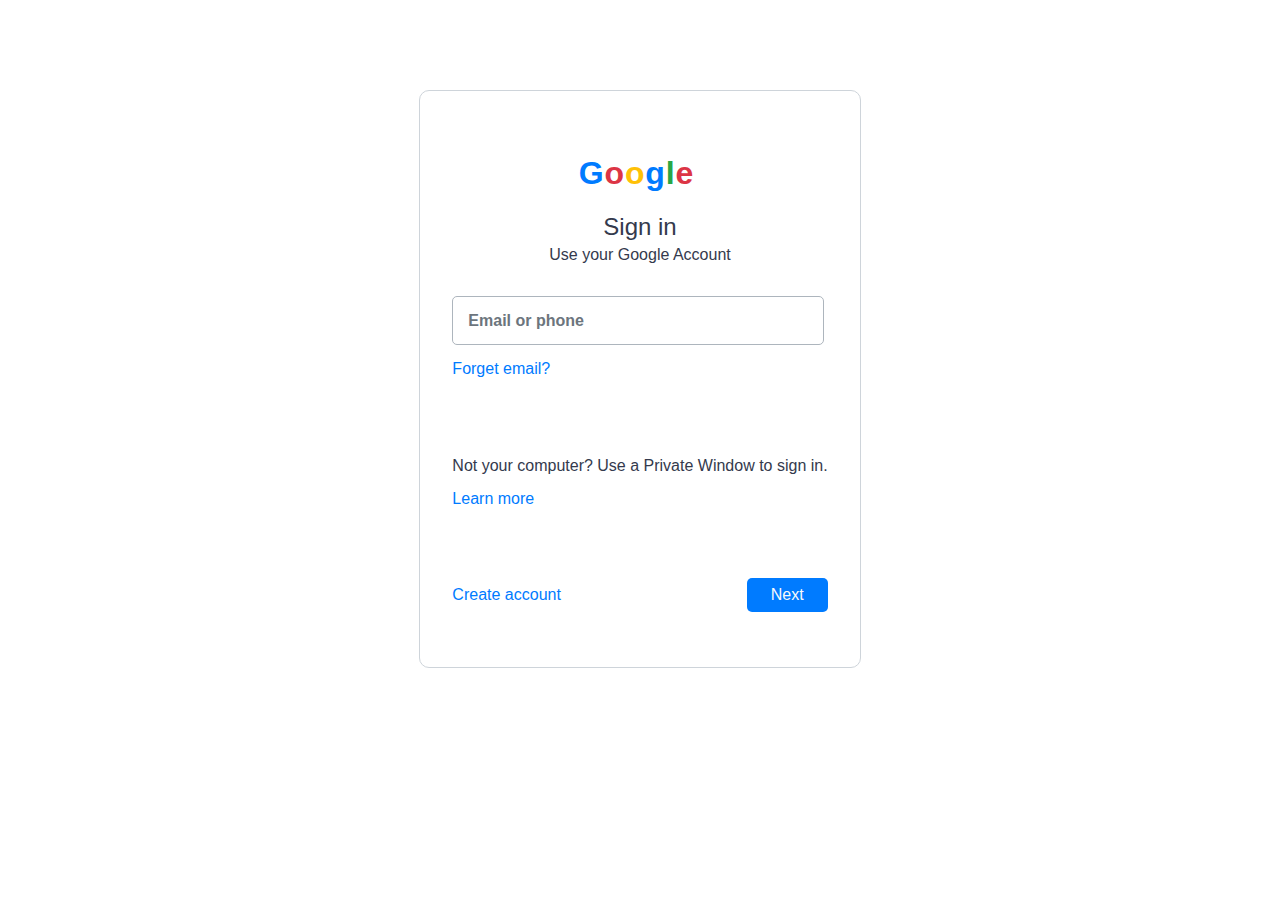
==== signin.html @ 093d68db "Add html signin" ====
<!doctype html>
<!--
-	Clone-2 "Google"
-	Developed by Mayank
-	CopyRight by Google
-	HTML : ./login.html
-->
<html lang="en">

<head>
	<meta charset="UTF-8">
	<meta http-equiv="X-UA-Compatible" content="IE=edge">
	<meta name="viewport" content="width=device-width, initial-scale=1.0">
	<title> MayankDevil </title>
	<link rel="shortcut icon" href="data/bg.png" type="image/x-icon">
	<!--
		---------
		| style |
		---------
	-->
	<link rel="stylesheet" href="css/style.css">
</head>

<body class="">

	<!--
		------------------------------------------------
		| login section | 
		------------------------------------------------
	-->
	<div id="login_section">

        <form action="#" method="POST" id="login_form">

			<div class="text_center">

				<div id="brand">
					<span class="char">G</span>
					<span class="char">o</span>
					<span class="char">o</span>
					<span class="char">g</span>
					<span class="char">l</span>
					<span class="char">e</span>
				</div>

				<legend>Sign in</legend>
				
				<div> Use your Google Account </div>
			
			</div>
				

			<div class="flt_lbl">

				<label class="lbl"> Email or phone </label>

				<input type="email" name="email" id="email_fld">

				<a href="#" class="link"> Forget email? </a>

			</div>

			<div class="more">
				<div> Not your computer? Use a Private Window to sign in. </div>

				<a href="#" class="link"> Learn more </a>
			</div>

			<div class="btn_grp">
				<a href="#"  class="link"> Create account </a>
				<a href="#" class="btn"> Next </a>
			</div>
            
        </form>

    </div>
	<div>
		
	</div>
	<!--
		----------
		| script |
		----------
	-->
	<script src="js/script.js"></script>

</body>

</html>
<!-- the end -->
---- css/style.css ----
/*
-	Clone-2 "Google"
-	Developed by Mayank
-	CopyRight by Google
-	CSS : ./css/style.css
*/

@import url('chrome://resources/css/roboto.css');
@import "./form.css";
/*
    --------------
    | import css |
    --------------
*/
*
{
    user-select: none;
    margin:0;
    padding: 0;
    text-decoration: none;
    font-family:-apple-system,BlinkMacSystemFont,"Segoe UI",Roboto,"Helvetica Neue",Arial,"Noto Sans","Liberation Sans",sans-serif,"Apple Color Emoji","Segoe UI Emoji","Segoe UI Symbol","Noto Color Emoji",'Roboto';
    color:#343a4D;
    outline: none;
    border: none;
}
:root
{
    --blue: #007bff;
    --black:#343a4D;
    --light:#f8f9fa;
}
@font-face {
    font-family: 'Roboto';
    font-style: normal;
    font-weight: 400;
    src: local('Roboto'), local('Roboto-Regular'),url(//resources/roboto/roboto-regular.woff2) format('woff2');
}

::-webkit-scrollbar
{
    width:0.5rem;
    background: var(--white);
}
::-webkit-scrollbar-thumb
{
    border-radius: 10px;
    background: var(--gray);
}
body
{
    scroll-behavior: smooth;
}
#mother_container
{
    width: 100%;
    min-height: 100vh;
}
/*
    HEADER CSS -----
*/
#header
{
    height: 10vh;
    padding: 0 2rem;
    display: flex;
    align-items: center;
    justify-content: flex-end;
}
.nav_link
{
    display: inline-block;
    padding: 1rem;
    color:#343a4D;
}
#app_menu
{
    display: inline-block;
    margin: 1rem;
    padding: 5px;
    background: transparent;
}
#app_menu:hover
{
     background:rgba(210,210,210,0.5);
}
.btn
{
    display: inline-block;
    padding: 0.5rem 1.5rem;
    color:#f8f9fa;
    background: #007bff;
    border-radius:5px ;
}
.btn:hover
{
    background: #aaccff;
}
/*
    SEARCH CSS -----
*/
#main_frame
{
    display:grid;
    min-height:78vh;
    align-items:center;
    justify-content:center;
}
#center
{
    max-width: 50vw;
    text-align: center;
}
/*
    brand name -----
*/
#brand_name 
{
    font-size: 6rem;
}
.char
{
    display: inline-block;
    margin-left: -1.5rem;
    font-weight: bold;
    word-spacing: 0px;
}
.char:nth-child(1),
.char:nth-child(4)
{
    color:#007bff;
}
.char:nth-child(2),
.char:nth-child(6)
{
    color:#dc3545;
}
.char:nth-child(3)
{
    color:#ffc107;
}
.char:nth-child(5)
{
    color:#28a745;
}
/*
    serach bar -----
*/
#search_bar
{
    width: 50vw;
    margin: 2rem auto;
    display: flex;
    align-items: center;
    border-radius: 5rem;
    border: 1px solid #dee2e6;
}
#search_bar:hover
{
    box-shadow: 2px 2px 10px #ced4da;
}
#serach_fld
{
    width: 90%;
    padding: 1rem;
    font-size: 1rem;
    background: transparent;
}
.fld_icon
{
    width: 10%;
    object-fit:cover;
}
/*
    book mark -----
*/
#bookmark
{
    width: 500px;
    margin: auto;
    display: grid;
    grid-gap:1rem;
    grid-template-columns: repeat(4,1fr);
}
.mark
{
    padding: 1rem;
    display: grid;
    background: transparent;
}
.mark:hover
{
    background:rgba(210,210,210,0.5);
    border-radius: 5px;
    text-align: center;
}
.mark > img
{
    width: auto;
    margin:auto;
}
.mark > .bi
{
    display: block;
    height: 100%;
    font-size: 2rem;
}
.mark > div
{
    padding-top: 1rem;
}
/*
    FOOTER CSS -----
*/
#footer
{
    height: 12vh;
    justify-content: flex-end;
    background: #f8f9fa;
}
#select_field
{
    list-style-type: none;
    width: 100%;
    padding: 1rem;
    display: flex;
    align-items: center;
    background: transparent;
    border-bottom: 1px solid #ccc;
}
#nav
{
    display: flex;
    align-items: center;
    justify-content: space-around;
}
.nav_item
{
    display: inline-block;
    padding: 1rem;
    color:#343a4D;
}
/*
	THE END ===
*/
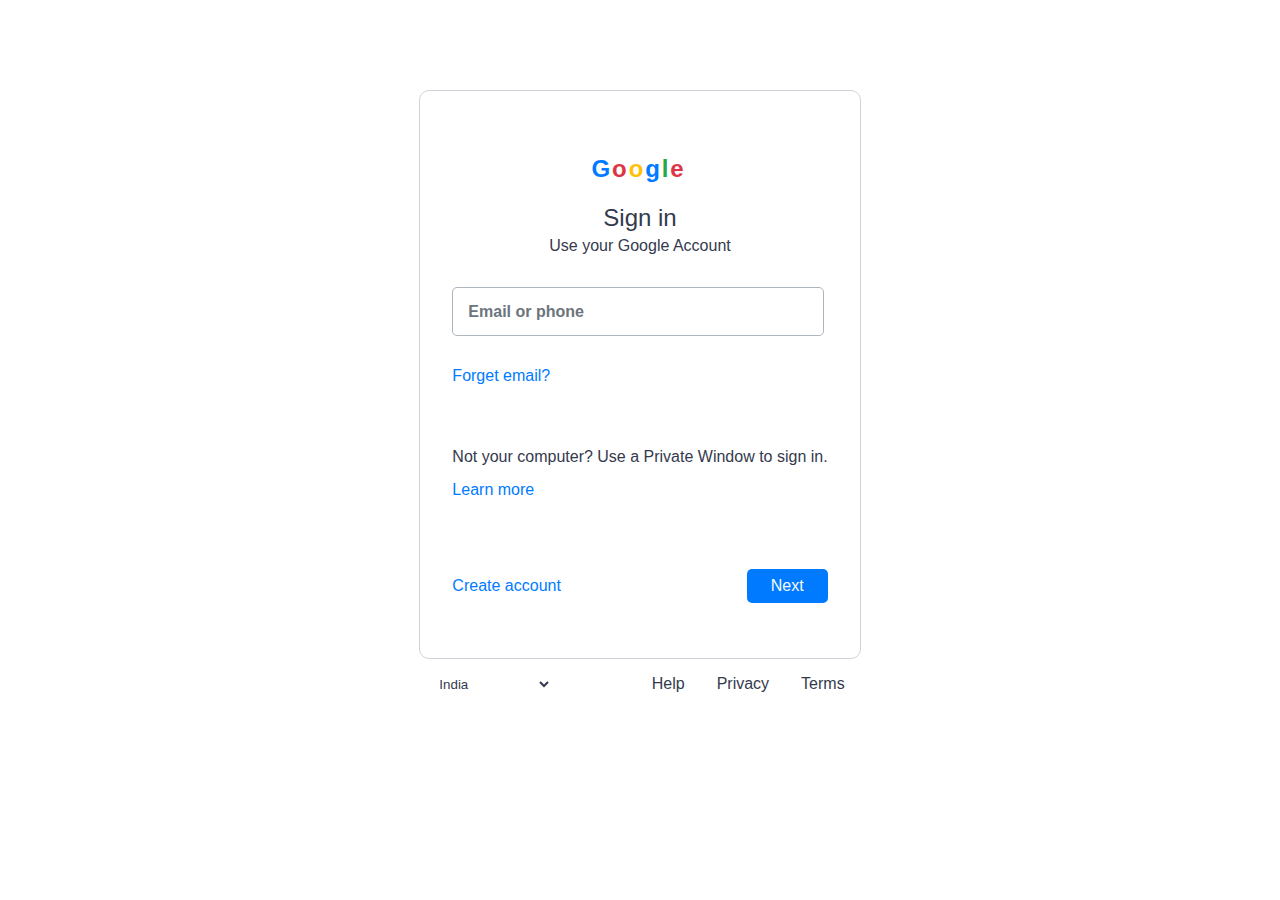
==== commit 649f33b4: "Add files via upload" ====
--- a/signin.html
+++ b/signin.html
@@ -50,16 +50,16 @@
 			</div>
 				
 
-			<div class="flt_lbl">
+			<div class="fld_lbl">
 
 				<label class="lbl"> Email or phone </label>
 
 				<input type="email" name="email" id="email_fld">
-
-				<a href="#" class="link"> Forget email? </a>
-
+				
 			</div>
 
+			<a href="#" class="link"> Forget email? </a>
+			
 			<div class="more">
 				<div> Not your computer? Use a Private Window to sign in. </div>
 
@@ -73,7 +73,22 @@
             
         </form>
 
-    </div>
+		<div id="second_footer">
+
+			<select name="" id="select_field">
+				<option value="India">India</option>
+				<option value="Russia">Russia</option>
+				<option value="Isril">Isril</option>
+			</select>
+
+			<div>
+				<a href="#" class="nav_item"> Help </a>
+				<a href="#" class="nav_item"> Privacy </a>
+				<a href="#" class="nav_item"> Terms </a>
+			</div>
+
+		</div>
+
 	<div>
 		
 	</div>
--- a/css/style.css
+++ b/css/style.css
@@ -72,6 +72,11 @@
     padding: 1rem;
     color:#343a4D;
 }
+.nav_link:hover
+{
+    color:#6c757d;
+    text-decoration: underline;
+}
 #app_menu
 {
     display: inline-block;
@@ -158,7 +163,7 @@
 {
     box-shadow: 2px 2px 10px #ced4da;
 }
-#serach_fld
+#search_fld
 {
     width: 90%;
     padding: 1rem;
@@ -239,6 +244,11 @@
     padding: 1rem;
     color:#343a4D;
 }
+.nav_item:hover
+{
+    color:#6c757d;
+    text-decoration: underline;
+}
 /*
 	THE END ===
 */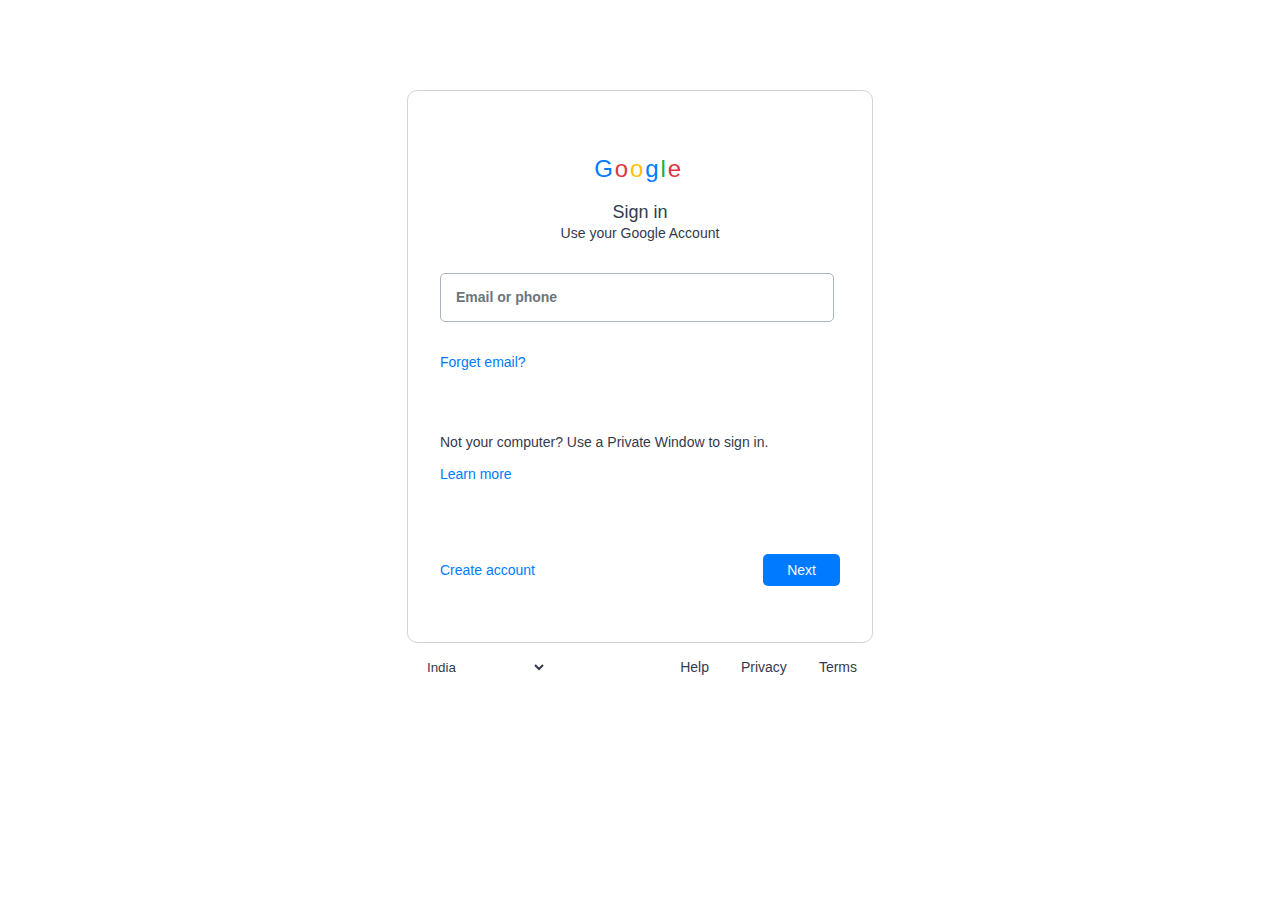
==== commit 42bfc968: "Add files via upload" ====
--- a/signin.html
+++ b/signin.html
@@ -19,6 +19,8 @@
 		---------
 	-->
 	<link rel="stylesheet" href="css/style.css">
+	<link rel="stylesheet" href="css/responsive.css">
+
 </head>
 
 <body class="">
@@ -43,7 +45,7 @@
 					<span class="char">e</span>
 				</div>
 
-				<legend>Sign in</legend>
+				<legend> Sign in </legend>
 				
 				<div> Use your Google Account </div>
 			
--- a/css/style.css
+++ b/css/style.css
@@ -5,8 +5,8 @@
 -	CSS : ./css/style.css
 */
 
-@import url('chrome://resources/css/roboto.css');
 @import "./form.css";
+
 /*
     --------------
     | import css |
@@ -18,7 +18,7 @@
     margin:0;
     padding: 0;
     text-decoration: none;
-    font-family:-apple-system,BlinkMacSystemFont,"Segoe UI",Roboto,"Helvetica Neue",Arial,"Noto Sans","Liberation Sans",sans-serif,"Apple Color Emoji","Segoe UI Emoji","Segoe UI Symbol","Noto Color Emoji",'Roboto';
+    font-family:-apple-system,BlinkMacSystemFont,"Segoe UI",Roboto,"Helvetica Neue",Arial,"Noto Sans","Liberation Sans",sans-serif,"Apple Color Emoji","Segoe UI Emoji","Segoe UI Symbol","Noto Color Emoji";
     color:#343a4D;
     outline: none;
     border: none;
@@ -29,13 +29,6 @@
     --black:#343a4D;
     --light:#f8f9fa;
 }
-@font-face {
-    font-family: 'Roboto';
-    font-style: normal;
-    font-weight: 400;
-    src: local('Roboto'), local('Roboto-Regular'),url(//resources/roboto/roboto-regular.woff2) format('woff2');
-}
-
 ::-webkit-scrollbar
 {
     width:0.5rem;
@@ -60,11 +53,12 @@
 */
 #header
 {
+    display: flex;
+    align-items: center;
+    justify-content: flex-end;
     height: 10vh;
     padding: 0 2rem;
-    display: flex;
-    align-items: center;
-    justify-content: flex-end;
+    font-size: 14px;
 }
 .nav_link
 {
@@ -79,10 +73,16 @@
 }
 #app_menu
 {
-    display: inline-block;
-    margin: 1rem;
+    display: block;
+    margin: 0.5rem;
     padding: 5px;
     background: transparent;
+    border-radius: 1rem;
+}
+#app_menu img
+{
+    width: 20px;
+    height: auto;
 }
 #app_menu:hover
 {
@@ -106,13 +106,14 @@
 #main_frame
 {
     display:grid;
-    min-height:78vh;
-    align-items:center;
     justify-content:center;
+    width: 100%;
+    min-height:70vh;
+    margin-top: 8vh;
 }
 #center
 {
-    max-width: 50vw;
+    width: 60vw;
     text-align: center;
 }
 /*
@@ -120,13 +121,13 @@
 */
 #brand_name 
 {
-    font-size: 6rem;
+    font-size: 75px;
 }
 .char
 {
     display: inline-block;
-    margin-left: -1.5rem;
-    font-weight: bold;
+    margin-left: -20px;
+    font-weight: normal;
     word-spacing: 0px;
 }
 .char:nth-child(1),
@@ -152,7 +153,7 @@
 */
 #search_bar
 {
-    width: 50vw;
+    width: 500px;
     margin: 2rem auto;
     display: flex;
     align-items: center;
@@ -165,30 +166,54 @@
 }
 #search_fld
 {
-    width: 90%;
-    padding: 1rem;
-    font-size: 1rem;
+    width: 80%;
+    padding: 0.5rem 1rem;
+    font-size: 14px;
     background: transparent;
 }
 .fld_icon
 {
     width: 10%;
+    padding: 3px;
     object-fit:cover;
 }
 /*
+    data list ------
+*/
+#datalist
+{
+    display: grid;
+}
+.url
+{
+    display: block;
+    padding: 0.5rem 1rem;
+    text-align: left;
+}
+.url::before
+{
+    content: ' - ';
+    padding: 1rem;
+}
+.url:hover
+{
+    color:#007bff;
+    background: #f8f9fa;
+}
+/*
     book mark -----
 */
 #bookmark
 {
-    width: 500px;
+    display: grid;
+    grid-template-columns: repeat(4,1fr);
+    width: 400px;
     margin: auto;
-    display: grid;
-    grid-gap:1rem;
-    grid-template-columns: repeat(4,1fr);
 }
 .mark
 {
-    padding: 1rem;
+    width:auto;
+    padding: 1rem 1.5rem;
     display: grid;
     background: transparent;
 }
@@ -200,18 +225,20 @@
 }
 .mark > img
 {
-    width: auto;
+    width: 25px;
     margin:auto;
+    object-fit: cover;
 }
 .mark > .bi
 {
     display: block;
     height: 100%;
-    font-size: 2rem;
+    font-size: 14px;
 }
 .mark > div
 {
     padding-top: 1rem;
+    font-size: 14px;
 }
 /*
     FOOTER CSS -----
@@ -219,7 +246,7 @@
 #footer
 {
     height: 12vh;
-    justify-content: flex-end;
+    font-size: 14px;
     background: #f8f9fa;
 }
 #select_field
--- a/css/responsive.css
+++ b/css/responsive.css
@@ -0,0 +1,86 @@
+/*
+-	Clone-2 "Google"
+-	Developed by Mayank
+-	CopyRight by Google
+-	CSS : ./css/responsive.css
+*/
+@media screen and (min-width:100px)
+{
+    #search_bar
+    {
+        width: 600px !important;
+        margin: 2rem auto;
+    }
+}
+@media screen and (max-width:765px)
+{
+    #header
+    {
+        padding: 0 1rem;
+    }
+    #main_frame
+    {
+        width: 100% !important;
+        min-height:70vh;
+        margin-top: 10vh;
+    }
+    #center
+    {
+        width: 90vw !important;
+    }
+    #brand_name 
+    {
+        padding: 1rem;
+        font-size: 3rem !important;
+    }
+    .char
+    {
+        display: inline-block;
+        margin-left:0;
+    }
+    #search_bar
+    {
+        width: 100% !important;
+        margin: auto;
+    }
+    #search_fld
+    {
+        width: 80% !important;
+    }
+    .fld_icon
+    {
+        width: 10% !important;
+        padding: 0;
+        object-fit:cover;
+    }
+    #bookmark
+    {
+        width: 100% !important;
+        margin: auto;
+    }
+    .mark
+    {
+        width:auto;
+        padding: 1rem;
+        display: grid;
+        background: transparent;
+    }
+    .mark > img
+    {
+        width: 30%;
+        margin:auto;
+        object-fit: cover;
+    }
+    #nav > div:first-child
+    {
+        display: none;
+    }
+    #login_form
+    {
+        width: 90% !important;
+        margin: 10vh auto 0 auto;
+        padding: 1rem 1rem 3rem 1rem;
+        border: 1px solid #ced4da;
+        border-radius: 10px;
+    }
+}